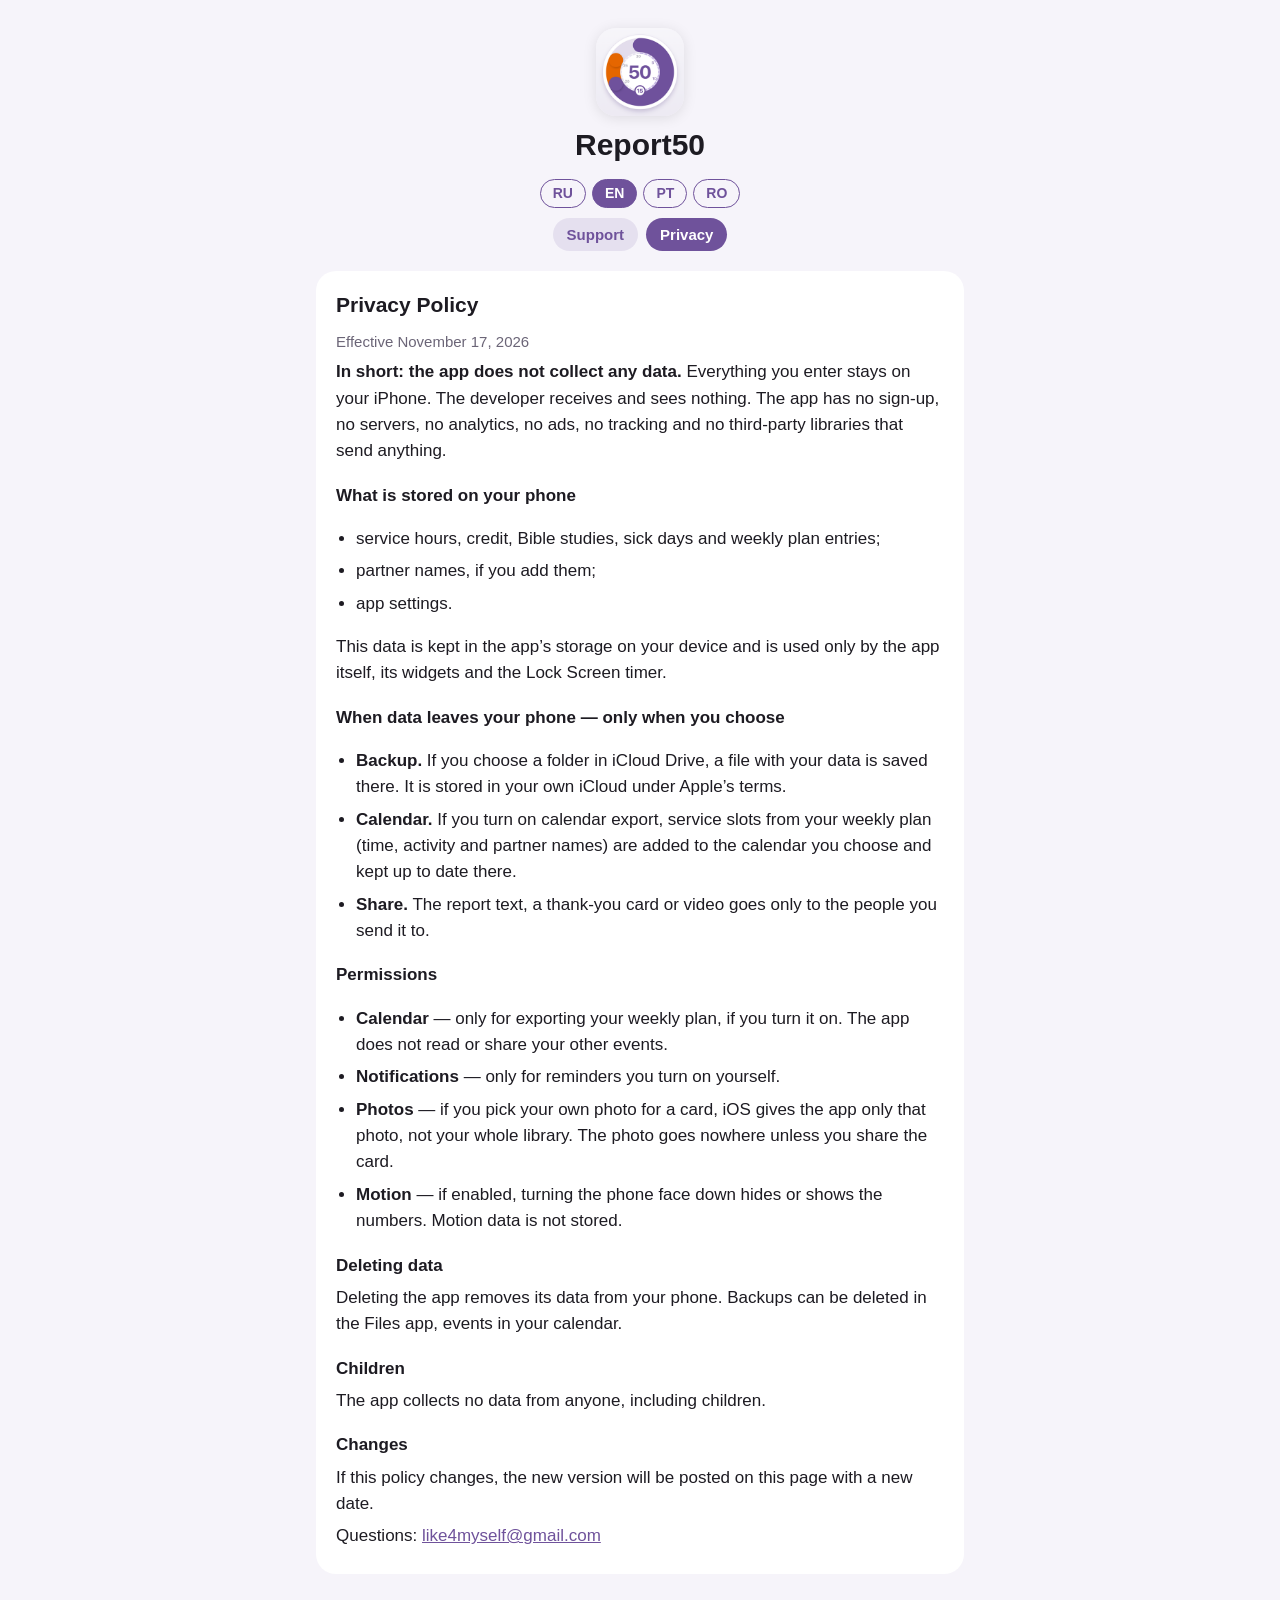
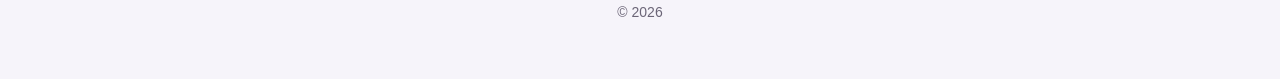
==== otchet50/privacy.html @ 8c44b086 "Сайт: страницы поддержки и конфиденциальности Отчёт50 на 4 языках Co-Authored-By: Claude Opus 5.5 <n" ====
<!doctype html>
<html lang="ru" class="no-js">
<head>
<meta charset="utf-8">
<meta name="viewport" content="width=device-width, initial-scale=1">
<title>Отчёт50 — конфиденциальность</title>
<meta name="title-ru" content="Отчёт50 — политика конфиденциальности">
<meta name="title-en" content="Report50 — Privacy Policy">
<meta name="title-pt" content="Relatório50 — Política de Privacidade">
<meta name="title-ro" content="Raport50 — Politica de confidențialitate">
<meta name="description" content="Отчёт50 / Report50 — privacy policy. The app collects no data.">
<link rel="icon" href="icon.png">
<link rel="apple-touch-icon" href="icon.png">
<link rel="stylesheet" href="../assets/site.css">
<script src="../assets/lang.js"></script>
</head>
<body>
<main>
<header>
  <img class="icon" src="icon.png" alt="" width="88" height="88">
  <h1><span data-l="ru">Отчёт50</span><span data-l="en">Report50</span><span data-l="pt">Relatório50</span><span data-l="ro">Raport50</span></h1>
  <div class="langs" role="group" aria-label="Language">
    <button type="button" data-set="ru">RU</button>
    <button type="button" data-set="en">EN</button>
    <button type="button" data-set="pt">PT</button>
    <button type="button" data-set="ro">RO</button>
  </div>
  <nav class="tabs">
    <a href="./" data-keep-lang><span data-l="ru">Поддержка</span><span data-l="en">Support</span><span data-l="pt">Suporte</span><span data-l="ro">Asistență</span></a>
    <a href="privacy.html" aria-current="page" data-keep-lang><span data-l="ru">Конфиденциальность</span><span data-l="en">Privacy</span><span data-l="pt">Privacidade</span><span data-l="ro">Confidențialitate</span></a>
  </nav>
</header>

<!-- Русский -->
<section data-l="ru">
  <h2>Политика конфиденциальности</h2>
  <p class="muted">Действует с 17 ноября 2026 г.</p>
  <p><b>Коротко: приложение не собирает никаких данных.</b> Всё, что вы вводите, хранится только на вашем iPhone. Разработчик ничего не получает и не видит. В приложении нет регистрации, серверов, аналитики, рекламы, отслеживания и сторонних библиотек, которые бы что-то отправляли.</p>

  <h3>Что хранится на телефоне</h3>
  <ul>
    <li>часы служения, кредит, изучения, дни болезни и записи плана недели;</li>
    <li>имена напарников, если вы их записываете;</li>
    <li>настройки приложения.</li>
  </ul>
  <p>Эти данные лежат в памяти приложения на устройстве. Их видят только само приложение, его виджеты и таймер на экране блокировки.</p>

  <h3>Когда данные покидают телефон — только по вашему действию</h3>
  <ul>
    <li><b>Резервная копия.</b> Если вы выберете папку в iCloud Drive, туда сохраняется файл с вашими данными. Он хранится в вашем iCloud по правилам Apple.</li>
    <li><b>Календарь.</b> Если вы включите выгрузку в календарь, окна служения из плана недели (время, вид служения и имена напарников) добавляются в выбранный вами календарь и обновляются там.</li>
    <li><b>«Поделиться».</b> Текст отчёта, открытка или видео благодарности уходят только тем, кому вы сами их отправите.</li>
  </ul>

  <h3>Разрешения</h3>
  <ul>
    <li><b>Календарь</b> — только для выгрузки плана недели, если вы её включили. Приложение не читает другие ваши события и не передаёт их.</li>
    <li><b>Уведомления</b> — только для напоминаний, которые вы включили сами.</li>
    <li><b>Фото</b> — если вы выбираете своё фото для открытки, iPhone передаёт приложению только этот снимок, без доступа ко всей галерее. Фото никуда не отправляется, пока вы сами не поделитесь открыткой.</li>
    <li><b>Датчик движения</b> — если включено: переворот телефона экраном вниз скрывает или показывает цифры. Данные датчика не сохраняются.</li>
  </ul>

  <h3>Удаление данных</h3>
  <p>Удалите приложение — данные на телефоне удалятся вместе с ним. Резервную копию можно удалить в приложении «Файлы», события — в календаре.</p>

  <h3>Дети</h3>
  <p>Приложение не собирает данные ни о ком, в том числе о детях.</p>

  <h3>Изменения</h3>
  <p>Если политика изменится, новая версия появится на этой странице с новой датой.</p>
  <p>Вопросы: <a href="mailto:like4myself@gmail.com">like4myself@gmail.com</a></p>
</section>

<!-- English -->
<section data-l="en">
  <h2>Privacy Policy</h2>
  <p class="muted">Effective November 17, 2026</p>
  <p><b>In short: the app does not collect any data.</b> Everything you enter stays on your iPhone. The developer receives and sees nothing. The app has no sign-up, no servers, no analytics, no ads, no tracking and no third-party libraries that send anything.</p>

  <h3>What is stored on your phone</h3>
  <ul>
    <li>service hours, credit, Bible studies, sick days and weekly plan entries;</li>
    <li>partner names, if you add them;</li>
    <li>app settings.</li>
  </ul>
  <p>This data is kept in the app’s storage on your device and is used only by the app itself, its widgets and the Lock Screen timer.</p>

  <h3>When data leaves your phone — only when you choose</h3>
  <ul>
    <li><b>Backup.</b> If you choose a folder in iCloud Drive, a file with your data is saved there. It is stored in your own iCloud under Apple’s terms.</li>
    <li><b>Calendar.</b> If you turn on calendar export, service slots from your weekly plan (time, activity and partner names) are added to the calendar you choose and kept up to date there.</li>
    <li><b>Share.</b> The report text, a thank-you card or video goes only to the people you send it to.</li>
  </ul>

  <h3>Permissions</h3>
  <ul>
    <li><b>Calendar</b> — only for exporting your weekly plan, if you turn it on. The app does not read or share your other events.</li>
    <li><b>Notifications</b> — only for reminders you turn on yourself.</li>
    <li><b>Photos</b> — if you pick your own photo for a card, iOS gives the app only that photo, not your whole library. The photo goes nowhere unless you share the card.</li>
    <li><b>Motion</b> — if enabled, turning the phone face down hides or shows the numbers. Motion data is not stored.</li>
  </ul>

  <h3>Deleting data</h3>
  <p>Deleting the app removes its data from your phone. Backups can be deleted in the Files app, events in your calendar.</p>

  <h3>Children</h3>
  <p>The app collects no data from anyone, including children.</p>

  <h3>Changes</h3>
  <p>If this policy changes, the new version will be posted on this page with a new date.</p>
  <p>Questions: <a href="mailto:like4myself@gmail.com">like4myself@gmail.com</a></p>
</section>

<!-- Português (Brasil) -->
<section data-l="pt">
  <h2>Política de Privacidade</h2>
  <p class="muted">Em vigor desde 17 de novembro de 2026</p>
  <p><b>Resumindo: o app não coleta nenhum dado.</b> Tudo o que você digita fica só no seu iPhone. O desenvolvedor não recebe nem vê nada. O app não tem cadastro, servidores, análises, anúncios, rastreamento nem bibliotecas de terceiros que enviem algo.</p>

  <h3>O que fica guardado no celular</h3>
  <ul>
    <li>horas de serviço, crédito, estudos bíblicos, dias de doença e o plano da semana;</li>
    <li>nomes de parceiros, se você os adicionar;</li>
    <li>ajustes do app.</li>
  </ul>
  <p>Esses dados ficam no armazenamento do app no aparelho e são usados apenas pelo próprio app, pelos widgets e pelo cronômetro na Tela Bloqueada.</p>

  <h3>Quando os dados saem do celular — só quando você decide</h3>
  <ul>
    <li><b>Backup.</b> Se você escolher uma pasta no iCloud Drive, um arquivo com seus dados é salvo nela. Ele fica no seu próprio iCloud, conforme os termos da Apple.</li>
    <li><b>Calendário.</b> Se você ativar a exportação, os horários de serviço do plano da semana (hora, atividade e nomes dos parceiros) são adicionados ao calendário que você escolher e atualizados lá.</li>
    <li><b>Compartilhar.</b> O texto do relatório, um cartão ou vídeo de agradecimento vai só para quem você mesmo enviar.</li>
  </ul>

  <h3>Permissões</h3>
  <ul>
    <li><b>Calendário</b> — só para exportar o plano da semana, se você ativar. O app não lê nem compartilha seus outros eventos.</li>
    <li><b>Notificações</b> — só para os lembretes que você mesmo ativar.</li>
    <li><b>Fotos</b> — se você escolher uma foto sua para o cartão, o iOS entrega ao app só essa foto, sem acesso à galeria inteira. A foto não vai para lugar nenhum, a menos que você compartilhe o cartão.</li>
    <li><b>Movimento</b> — se ativado, virar o celular com a tela para baixo oculta ou mostra os números. Os dados do sensor não são guardados.</li>
  </ul>

  <h3>Como apagar os dados</h3>
  <p>Ao apagar o app, os dados dele são removidos do celular. O backup pode ser apagado no app Arquivos, e os eventos, no calendário.</p>

  <h3>Crianças</h3>
  <p>O app não coleta dados de ninguém, inclusive de crianças.</p>

  <h3>Alterações</h3>
  <p>Se esta política mudar, a nova versão será publicada nesta página com uma nova data.</p>
  <p>Dúvidas: <a href="mailto:like4myself@gmail.com">like4myself@gmail.com</a></p>
</section>

<!-- Română -->
<section data-l="ro">
  <h2>Politica de confidențialitate</h2>
  <p class="muted">În vigoare din 17 noiembrie 2026</p>
  <p><b>Pe scurt: aplicația nu colectează niciun fel de date.</b> Tot ce introduci rămâne doar pe iPhone-ul tău. Dezvoltatorul nu primește și nu vede nimic. Aplicația nu are înregistrare, servere, analize, reclame, urmărire sau biblioteci terțe care să trimită ceva.</p>

  <h3>Ce se păstrează pe telefon</h3>
  <ul>
    <li>orele de serviciu, creditul, studiile biblice, zilele de boală și planul săptămânii;</li>
    <li>numele partenerilor, dacă le adaugi;</li>
    <li>setările aplicației.</li>
  </ul>
  <p>Aceste date sunt păstrate în spațiul aplicației de pe dispozitiv și sunt folosite doar de aplicație, de widgeturile ei și de cronometrul de pe ecranul de blocare.</p>

  <h3>Când datele părăsesc telefonul — doar când alegi tu</h3>
  <ul>
    <li><b>Copie de rezervă.</b> Dacă alegi un dosar în iCloud Drive, acolo se salvează un fișier cu datele tale. El rămâne în propriul tău iCloud, conform condițiilor Apple.</li>
    <li><b>Calendar.</b> Dacă activezi exportul în calendar, intervalele de serviciu din planul săptămânii (ora, activitatea și numele partenerilor) sunt adăugate în calendarul ales de tine și actualizate acolo.</li>
    <li><b>Partajare.</b> Textul raportului, o felicitare sau un video de mulțumire ajunge doar la cei cărora le trimiți tu.</li>
  </ul>

  <h3>Permisiuni</h3>
  <ul>
    <li><b>Calendar</b> — doar pentru exportul planului săptămânii, dacă îl activezi. Aplicația nu citește și nu partajează celelalte evenimente.</li>
    <li><b>Notificări</b> — doar pentru mementourile pe care le activezi tu.</li>
    <li><b>Poze</b> — dacă alegi o poză proprie pentru felicitare, iOS îi dă aplicației doar acea poză, nu toată galeria. Poza nu pleacă nicăieri, decât dacă partajezi felicitarea.</li>
    <li><b>Senzor de mișcare</b> — dacă este activat, întoarcerea telefonului cu ecranul în jos ascunde sau arată cifrele. Datele senzorului nu se păstrează.</li>
  </ul>

  <h3>Ștergerea datelor</h3>
  <p>Dacă ștergi aplicația, datele ei sunt șterse de pe telefon. Copia de rezervă se poate șterge din aplicația Fișiere, iar evenimentele din calendar.</p>

  <h3>Copii</h3>
  <p>Aplicația nu colectează date de la nimeni, inclusiv de la copii.</p>

  <h3>Modificări</h3>
  <p>Dacă politica se schimbă, noua versiune va fi publicată pe această pagină, cu o dată nouă.</p>
  <p>Întrebări: <a href="mailto:like4myself@gmail.com">like4myself@gmail.com</a></p>
</section>

<footer>© 2026</footer>
</main>
</body>
</html>
---- assets/site.css ----
:root {
  --bg: #f6f4fa; --card: #ffffff; --ink: #1d1b22; --muted: #6b6577;
  --accent: #6f529b; --accent-soft: rgba(111, 82, 155, .12); --orange: #e46602;
  color-scheme: light dark;
}
@media (prefers-color-scheme: dark) {
  :root { --bg: #141218; --card: #1f1c25; --ink: #f1eef6; --muted: #a59fb1;
          --accent: #b49ae0; --accent-soft: rgba(180, 154, 224, .14); }
}
* { box-sizing: border-box; }
html { -webkit-text-size-adjust: 100%; }
body { margin: 0; background: var(--bg); color: var(--ink);
       font: 17px/1.55 -apple-system, BlinkMacSystemFont, "Segoe UI", Roboto, sans-serif; }
main { max-width: 680px; margin: 0 auto; padding: 28px 16px 56px; }
header { text-align: center; margin-bottom: 20px; }
.icon { width: 88px; height: 88px; border-radius: 20px; display: block; margin: 0 auto 12px;
        box-shadow: 0 2px 14px rgba(0, 0, 0, .10); }
h1 { font-size: 30px; line-height: 1.15; margin: 0; }
.lead { color: var(--muted); margin: 6px 0 0; }
.langs { display: flex; gap: 6px; justify-content: center; margin: 16px 0 4px; }
.langs button { font: inherit; font-size: 14px; font-weight: 600; color: var(--accent);
                background: none; border: 1px solid var(--accent); border-radius: 99px;
                padding: 3px 12px; cursor: pointer; }
.langs button[aria-pressed="true"] { background: var(--accent); color: var(--card); }
.no-js .langs { display: none; }
.tabs { display: flex; gap: 8px; justify-content: center; flex-wrap: wrap; margin-top: 10px; }
.tabs a { color: var(--accent); text-decoration: none; background: var(--accent-soft);
          border-radius: 99px; padding: 5px 14px; font-size: 15px; font-weight: 600; }
.tabs a[aria-current="page"] { background: var(--accent); color: var(--card); }
section { background: var(--card); border-radius: 20px; padding: 18px 20px; margin: 14px 0; }
h2 { font-size: 21px; margin: 0 0 8px; }
h3 { font-size: 17px; margin: 18px 0 4px; }
p, li { margin: 6px 0; }
ul { padding-left: 20px; }
a { color: var(--accent); }
.mail { font-weight: 600; font-size: 18px; word-break: break-all; }
.muted { color: var(--muted); font-size: 15px; }
.apps a { display: flex; align-items: center; gap: 14px; text-decoration: none; color: var(--ink); }
.apps img { width: 56px; height: 56px; border-radius: 13px; }
.apps b { display: block; font-size: 19px; }
footer { text-align: center; color: var(--muted); font-size: 14px; margin-top: 28px; }
/* Языки: со скриптом видна только выбранная версия, без него — все подряд. */
.js [data-l] { display: none; }
.js [data-l].on { display: block; }
.js span[data-l].on { display: inline; }
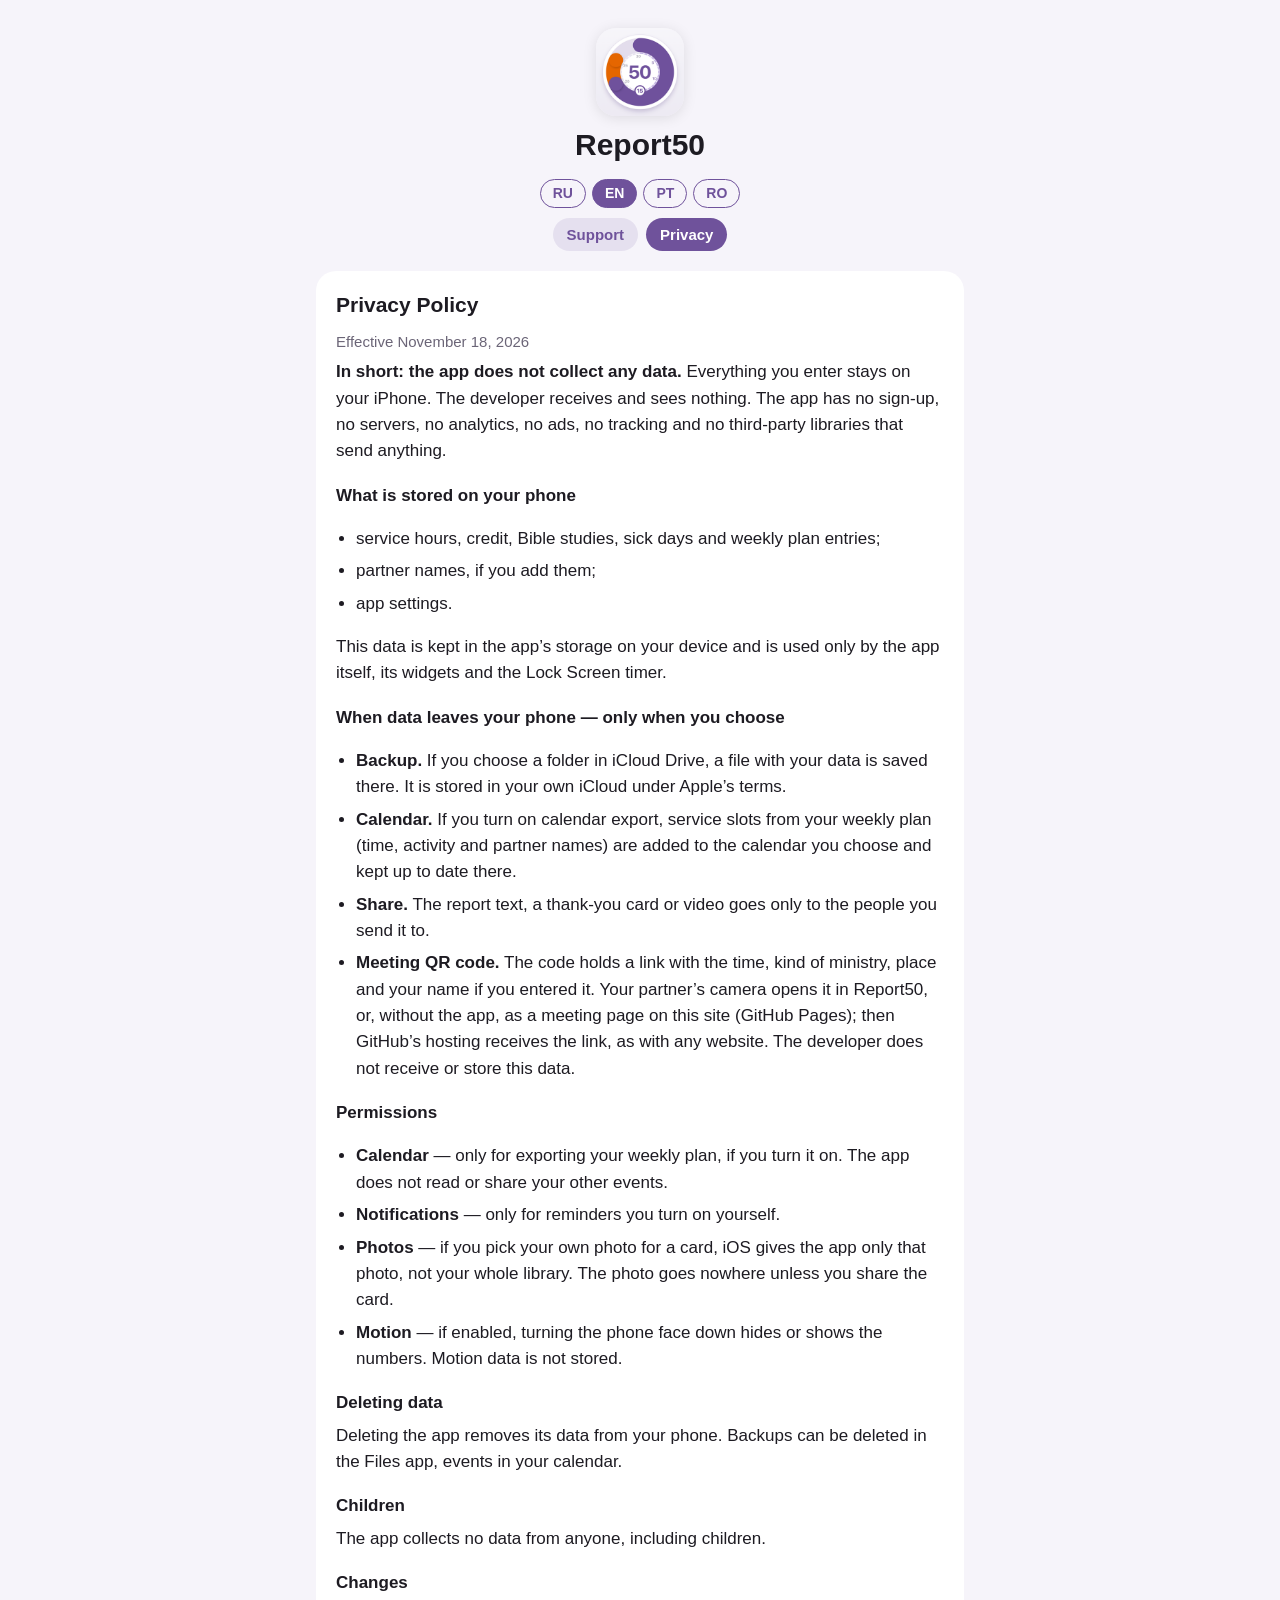
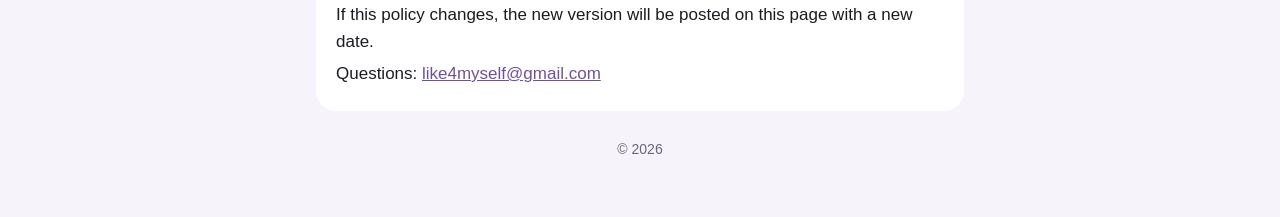
==== commit 2576e906: "Отчёт50, конфиденциальность: про QR-код встречи — что в ссылке и кто её видит Co-Authored-By: Claude" ====
--- a/otchet50/privacy.html
+++ b/otchet50/privacy.html
@@ -34,7 +34,7 @@
 <!-- Русский -->
 <section data-l="ru">
   <h2>Политика конфиденциальности</h2>
-  <p class="muted">Действует с 17 ноября 2026 г.</p>
+  <p class="muted">Действует с 18 ноября 2026 г.</p>
   <p><b>Коротко: приложение не собирает никаких данных.</b> Всё, что вы вводите, хранится только на вашем iPhone. Разработчик ничего не получает и не видит. В приложении нет регистрации, серверов, аналитики, рекламы, отслеживания и сторонних библиотек, которые бы что-то отправляли.</p>
 
   <h3>Что хранится на телефоне</h3>
@@ -50,6 +50,7 @@
     <li><b>Резервная копия.</b> Если вы выберете папку в iCloud Drive, туда сохраняется файл с вашими данными. Он хранится в вашем iCloud по правилам Apple.</li>
     <li><b>Календарь.</b> Если вы включите выгрузку в календарь, окна служения из плана недели (время, вид служения и имена напарников) добавляются в выбранный вами календарь и обновляются там.</li>
     <li><b>«Поделиться».</b> Текст отчёта, открытка или видео благодарности уходят только тем, кому вы сами их отправите.</li>
+    <li><b>QR-код встречи.</b> В коде — ссылка: время, вид служения, место и ваше имя, если вы его указали. Камера напарника открывает по ней Отчёт50, а без приложения — страницу встречи на этом сайте (GitHub Pages); тогда ссылку, как при открытии любого сайта, получает хостинг GitHub. Разработчик эти данные не получает и не хранит.</li>
   </ul>
 
   <h3>Разрешения</h3>
@@ -74,7 +75,7 @@
 <!-- English -->
 <section data-l="en">
   <h2>Privacy Policy</h2>
-  <p class="muted">Effective November 17, 2026</p>
+  <p class="muted">Effective November 18, 2026</p>
   <p><b>In short: the app does not collect any data.</b> Everything you enter stays on your iPhone. The developer receives and sees nothing. The app has no sign-up, no servers, no analytics, no ads, no tracking and no third-party libraries that send anything.</p>
 
   <h3>What is stored on your phone</h3>
@@ -90,6 +91,7 @@
     <li><b>Backup.</b> If you choose a folder in iCloud Drive, a file with your data is saved there. It is stored in your own iCloud under Apple’s terms.</li>
     <li><b>Calendar.</b> If you turn on calendar export, service slots from your weekly plan (time, activity and partner names) are added to the calendar you choose and kept up to date there.</li>
     <li><b>Share.</b> The report text, a thank-you card or video goes only to the people you send it to.</li>
+    <li><b>Meeting QR code.</b> The code holds a link with the time, kind of ministry, place and your name if you entered it. Your partner’s camera opens it in Report50, or, without the app, as a meeting page on this site (GitHub Pages); then GitHub’s hosting receives the link, as with any website. The developer does not receive or store this data.</li>
   </ul>
 
   <h3>Permissions</h3>
@@ -114,7 +116,7 @@
 <!-- Português (Brasil) -->
 <section data-l="pt">
   <h2>Política de Privacidade</h2>
-  <p class="muted">Em vigor desde 17 de novembro de 2026</p>
+  <p class="muted">Em vigor desde 18 de novembro de 2026</p>
   <p><b>Resumindo: o app não coleta nenhum dado.</b> Tudo o que você digita fica só no seu iPhone. O desenvolvedor não recebe nem vê nada. O app não tem cadastro, servidores, análises, anúncios, rastreamento nem bibliotecas de terceiros que enviem algo.</p>
 
   <h3>O que fica guardado no celular</h3>
@@ -130,6 +132,7 @@
     <li><b>Backup.</b> Se você escolher uma pasta no iCloud Drive, um arquivo com seus dados é salvo nela. Ele fica no seu próprio iCloud, conforme os termos da Apple.</li>
     <li><b>Calendário.</b> Se você ativar a exportação, os horários de serviço do plano da semana (hora, atividade e nomes dos parceiros) são adicionados ao calendário que você escolher e atualizados lá.</li>
     <li><b>Compartilhar.</b> O texto do relatório, um cartão ou vídeo de agradecimento vai só para quem você mesmo enviar.</li>
+    <li><b>QR code do encontro.</b> O código contém um link com o horário, o tipo de serviço, o local e o seu nome, se você o informou. A câmera do parceiro abre o link no Relatório50 ou, sem o app, como uma página do encontro neste site (GitHub Pages); nesse caso a hospedagem do GitHub recebe o link, como em qualquer site. O desenvolvedor não recebe nem guarda esses dados.</li>
   </ul>
 
   <h3>Permissões</h3>
@@ -154,7 +157,7 @@
 <!-- Română -->
 <section data-l="ro">
   <h2>Politica de confidențialitate</h2>
-  <p class="muted">În vigoare din 17 noiembrie 2026</p>
+  <p class="muted">În vigoare din 18 noiembrie 2026</p>
   <p><b>Pe scurt: aplicația nu colectează niciun fel de date.</b> Tot ce introduci rămâne doar pe iPhone-ul tău. Dezvoltatorul nu primește și nu vede nimic. Aplicația nu are înregistrare, servere, analize, reclame, urmărire sau biblioteci terțe care să trimită ceva.</p>
 
   <h3>Ce se păstrează pe telefon</h3>
@@ -170,6 +173,7 @@
     <li><b>Copie de rezervă.</b> Dacă alegi un dosar în iCloud Drive, acolo se salvează un fișier cu datele tale. El rămâne în propriul tău iCloud, conform condițiilor Apple.</li>
     <li><b>Calendar.</b> Dacă activezi exportul în calendar, intervalele de serviciu din planul săptămânii (ora, activitatea și numele partenerilor) sunt adăugate în calendarul ales de tine și actualizate acolo.</li>
     <li><b>Partajare.</b> Textul raportului, o felicitare sau un video de mulțumire ajunge doar la cei cărora le trimiți tu.</li>
+    <li><b>Codul QR al întâlnirii.</b> Codul conține un link cu ora, felul serviciului, locul și numele tău, dacă l-ai scris. Camera partenerului îl deschide în Raport50 sau, fără aplicație, ca pagină a întâlnirii pe acest site (GitHub Pages); atunci găzduirea GitHub primește linkul, ca la orice site. Dezvoltatorul nu primește și nu păstrează aceste date.</li>
   </ul>
 
   <h3>Permisiuni</h3>
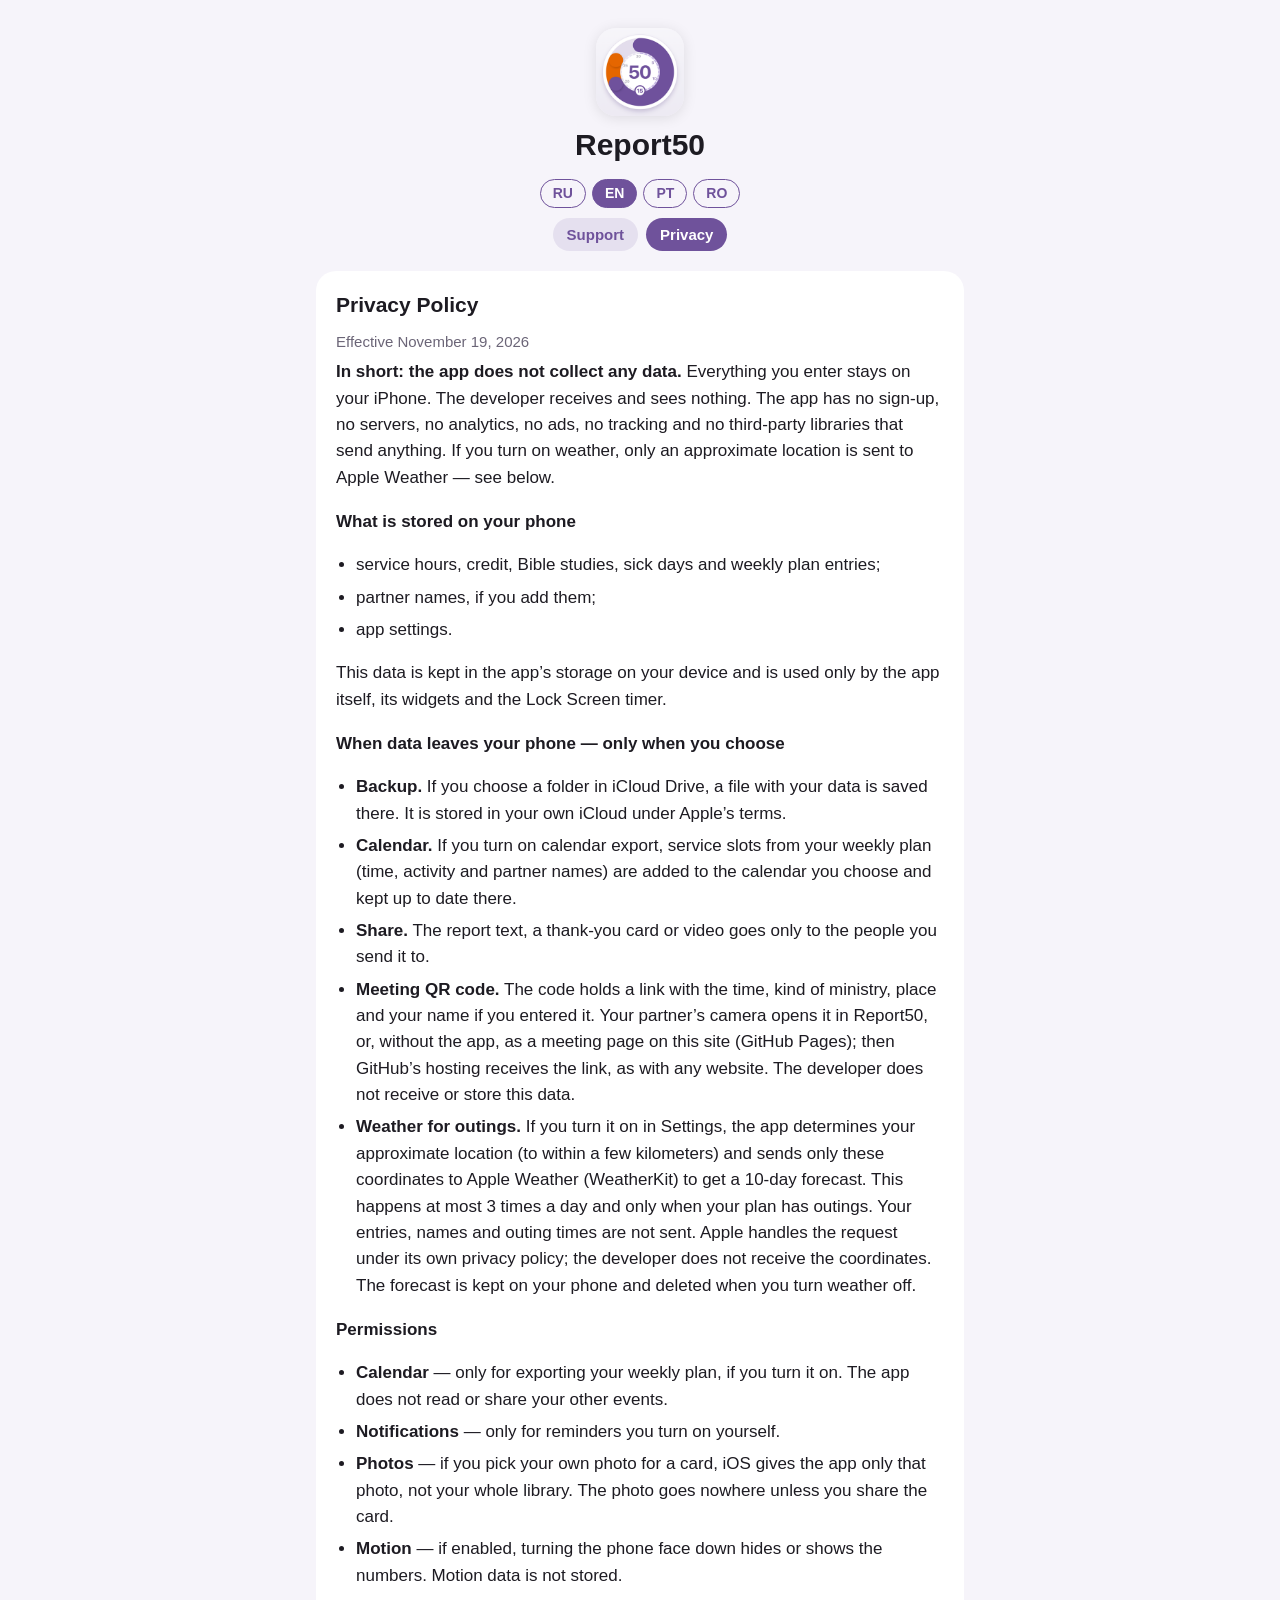
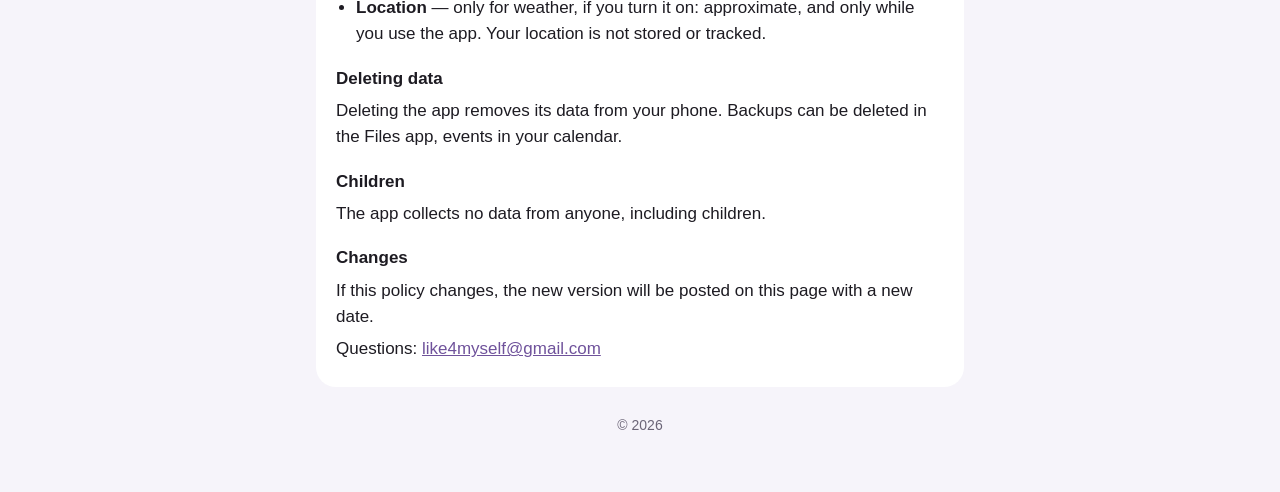
==== commit 5dcf3318: "Отчёт50, конфиденциальность: погода у выходов — примерное место уходит в Apple Погоду (WeatherKit) C" ====
--- a/otchet50/privacy.html
+++ b/otchet50/privacy.html
@@ -34,8 +34,8 @@
 <!-- Русский -->
 <section data-l="ru">
   <h2>Политика конфиденциальности</h2>
-  <p class="muted">Действует с 18 ноября 2026 г.</p>
-  <p><b>Коротко: приложение не собирает никаких данных.</b> Всё, что вы вводите, хранится только на вашем iPhone. Разработчик ничего не получает и не видит. В приложении нет регистрации, серверов, аналитики, рекламы, отслеживания и сторонних библиотек, которые бы что-то отправляли.</p>
+  <p class="muted">Действует с 19 ноября 2026 г.</p>
+  <p><b>Коротко: приложение не собирает никаких данных.</b> Всё, что вы вводите, хранится только на вашем iPhone. Разработчик ничего не получает и не видит. В приложении нет регистрации, серверов, аналитики, рекламы, отслеживания и сторонних библиотек, которые бы что-то отправляли. Если вы включите погоду, в Apple Погоду уходит только примерное место — подробнее ниже.</p>
 
   <h3>Что хранится на телефоне</h3>
   <ul>
@@ -51,6 +51,7 @@
     <li><b>Календарь.</b> Если вы включите выгрузку в календарь, окна служения из плана недели (время, вид служения и имена напарников) добавляются в выбранный вами календарь и обновляются там.</li>
     <li><b>«Поделиться».</b> Текст отчёта, открытка или видео благодарности уходят только тем, кому вы сами их отправите.</li>
     <li><b>QR-код встречи.</b> В коде — ссылка: время, вид служения, место и ваше имя, если вы его указали. Камера напарника открывает по ней Отчёт50, а без приложения — страницу встречи на этом сайте (GitHub Pages); тогда ссылку, как при открытии любого сайта, получает хостинг GitHub. Разработчик эти данные не получает и не хранит.</li>
+    <li><b>Погода у выходов.</b> Если вы включите её в Настройках, приложение узнаёт примерное место (с точностью до нескольких километров) и отправляет в Apple Погоду (WeatherKit) только эти координаты, чтобы получить прогноз на 10 дней. Это происходит не чаще 3 раз в день и только когда в плане есть выходы. Ваши записи, имена и время выходов не передаются. Запрос обрабатывает Apple по своей политике конфиденциальности; разработчик координаты не получает. Прогноз хранится на телефоне и удаляется, если выключить погоду.</li>
   </ul>
 
   <h3>Разрешения</h3>
@@ -59,6 +60,7 @@
     <li><b>Уведомления</b> — только для напоминаний, которые вы включили сами.</li>
     <li><b>Фото</b> — если вы выбираете своё фото для открытки, iPhone передаёт приложению только этот снимок, без доступа ко всей галерее. Фото никуда не отправляется, пока вы сами не поделитесь открыткой.</li>
     <li><b>Датчик движения</b> — если включено: переворот телефона экраном вниз скрывает или показывает цифры. Данные датчика не сохраняются.</li>
+    <li><b>Геопозиция</b> — только для погоды, если вы её включили: примерное место и только пока вы пользуетесь приложением. Место не сохраняется и не отслеживается.</li>
   </ul>
 
   <h3>Удаление данных</h3>
@@ -75,8 +77,8 @@
 <!-- English -->
 <section data-l="en">
   <h2>Privacy Policy</h2>
-  <p class="muted">Effective November 18, 2026</p>
-  <p><b>In short: the app does not collect any data.</b> Everything you enter stays on your iPhone. The developer receives and sees nothing. The app has no sign-up, no servers, no analytics, no ads, no tracking and no third-party libraries that send anything.</p>
+  <p class="muted">Effective November 19, 2026</p>
+  <p><b>In short: the app does not collect any data.</b> Everything you enter stays on your iPhone. The developer receives and sees nothing. The app has no sign-up, no servers, no analytics, no ads, no tracking and no third-party libraries that send anything. If you turn on weather, only an approximate location is sent to Apple Weather — see below.</p>
 
   <h3>What is stored on your phone</h3>
   <ul>
@@ -92,6 +94,7 @@
     <li><b>Calendar.</b> If you turn on calendar export, service slots from your weekly plan (time, activity and partner names) are added to the calendar you choose and kept up to date there.</li>
     <li><b>Share.</b> The report text, a thank-you card or video goes only to the people you send it to.</li>
     <li><b>Meeting QR code.</b> The code holds a link with the time, kind of ministry, place and your name if you entered it. Your partner’s camera opens it in Report50, or, without the app, as a meeting page on this site (GitHub Pages); then GitHub’s hosting receives the link, as with any website. The developer does not receive or store this data.</li>
+    <li><b>Weather for outings.</b> If you turn it on in Settings, the app determines your approximate location (to within a few kilometers) and sends only these coordinates to Apple Weather (WeatherKit) to get a 10-day forecast. This happens at most 3 times a day and only when your plan has outings. Your entries, names and outing times are not sent. Apple handles the request under its own privacy policy; the developer does not receive the coordinates. The forecast is kept on your phone and deleted when you turn weather off.</li>
   </ul>
 
   <h3>Permissions</h3>
@@ -100,6 +103,7 @@
     <li><b>Notifications</b> — only for reminders you turn on yourself.</li>
     <li><b>Photos</b> — if you pick your own photo for a card, iOS gives the app only that photo, not your whole library. The photo goes nowhere unless you share the card.</li>
     <li><b>Motion</b> — if enabled, turning the phone face down hides or shows the numbers. Motion data is not stored.</li>
+    <li><b>Location</b> — only for weather, if you turn it on: approximate, and only while you use the app. Your location is not stored or tracked.</li>
   </ul>
 
   <h3>Deleting data</h3>
@@ -116,8 +120,8 @@
 <!-- Português (Brasil) -->
 <section data-l="pt">
   <h2>Política de Privacidade</h2>
-  <p class="muted">Em vigor desde 18 de novembro de 2026</p>
-  <p><b>Resumindo: o app não coleta nenhum dado.</b> Tudo o que você digita fica só no seu iPhone. O desenvolvedor não recebe nem vê nada. O app não tem cadastro, servidores, análises, anúncios, rastreamento nem bibliotecas de terceiros que enviem algo.</p>
+  <p class="muted">Em vigor desde 19 de novembro de 2026</p>
+  <p><b>Resumindo: o app não coleta nenhum dado.</b> Tudo o que você digita fica só no seu iPhone. O desenvolvedor não recebe nem vê nada. O app não tem cadastro, servidores, análises, anúncios, rastreamento nem bibliotecas de terceiros que enviem algo. Se você ativar o clima, só uma localização aproximada é enviada ao serviço de clima da Apple — veja abaixo.</p>
 
   <h3>O que fica guardado no celular</h3>
   <ul>
@@ -133,6 +137,7 @@
     <li><b>Calendário.</b> Se você ativar a exportação, os horários de serviço do plano da semana (hora, atividade e nomes dos parceiros) são adicionados ao calendário que você escolher e atualizados lá.</li>
     <li><b>Compartilhar.</b> O texto do relatório, um cartão ou vídeo de agradecimento vai só para quem você mesmo enviar.</li>
     <li><b>QR code do encontro.</b> O código contém um link com o horário, o tipo de serviço, o local e o seu nome, se você o informou. A câmera do parceiro abre o link no Relatório50 ou, sem o app, como uma página do encontro neste site (GitHub Pages); nesse caso a hospedagem do GitHub recebe o link, como em qualquer site. O desenvolvedor não recebe nem guarda esses dados.</li>
+    <li><b>Clima nas saídas.</b> Se você ativar nos Ajustes, o app identifica sua localização aproximada (com precisão de alguns quilômetros) e envia só essas coordenadas ao serviço de clima da Apple (WeatherKit) para obter a previsão de 10 dias. Isso acontece no máximo 3 vezes por dia e só quando há saídas no plano. Seus registros, nomes e horários das saídas não são enviados. A Apple trata a solicitação conforme a própria política de privacidade; o desenvolvedor não recebe as coordenadas. A previsão fica no celular e é apagada se você desativar o clima.</li>
   </ul>
 
   <h3>Permissões</h3>
@@ -141,6 +146,7 @@
     <li><b>Notificações</b> — só para os lembretes que você mesmo ativar.</li>
     <li><b>Fotos</b> — se você escolher uma foto sua para o cartão, o iOS entrega ao app só essa foto, sem acesso à galeria inteira. A foto não vai para lugar nenhum, a menos que você compartilhe o cartão.</li>
     <li><b>Movimento</b> — se ativado, virar o celular com a tela para baixo oculta ou mostra os números. Os dados do sensor não são guardados.</li>
+    <li><b>Localização</b> — só para o clima, se você ativar: aproximada e só enquanto você usa o app. Sua localização não é guardada nem rastreada.</li>
   </ul>
 
   <h3>Como apagar os dados</h3>
@@ -157,8 +163,8 @@
 <!-- Română -->
 <section data-l="ro">
   <h2>Politica de confidențialitate</h2>
-  <p class="muted">În vigoare din 18 noiembrie 2026</p>
-  <p><b>Pe scurt: aplicația nu colectează niciun fel de date.</b> Tot ce introduci rămâne doar pe iPhone-ul tău. Dezvoltatorul nu primește și nu vede nimic. Aplicația nu are înregistrare, servere, analize, reclame, urmărire sau biblioteci terțe care să trimită ceva.</p>
+  <p class="muted">În vigoare din 19 noiembrie 2026</p>
+  <p><b>Pe scurt: aplicația nu colectează niciun fel de date.</b> Tot ce introduci rămâne doar pe iPhone-ul tău. Dezvoltatorul nu primește și nu vede nimic. Aplicația nu are înregistrare, servere, analize, reclame, urmărire sau biblioteci terțe care să trimită ceva. Dacă activezi vremea, doar o locație aproximativă este trimisă serviciului meteo Apple — vezi mai jos.</p>
 
   <h3>Ce se păstrează pe telefon</h3>
   <ul>
@@ -174,6 +180,7 @@
     <li><b>Calendar.</b> Dacă activezi exportul în calendar, intervalele de serviciu din planul săptămânii (ora, activitatea și numele partenerilor) sunt adăugate în calendarul ales de tine și actualizate acolo.</li>
     <li><b>Partajare.</b> Textul raportului, o felicitare sau un video de mulțumire ajunge doar la cei cărora le trimiți tu.</li>
     <li><b>Codul QR al întâlnirii.</b> Codul conține un link cu ora, felul serviciului, locul și numele tău, dacă l-ai scris. Camera partenerului îl deschide în Raport50 sau, fără aplicație, ca pagină a întâlnirii pe acest site (GitHub Pages); atunci găzduirea GitHub primește linkul, ca la orice site. Dezvoltatorul nu primește și nu păstrează aceste date.</li>
+    <li><b>Vremea la ieșiri.</b> Dacă o activezi în Setări, aplicația află locația ta aproximativă (cu o precizie de câțiva kilometri) și trimite doar aceste coordonate serviciului meteo Apple (WeatherKit), ca să primească prognoza pe 10 zile. Asta se întâmplă de cel mult 3 ori pe zi și doar când ai ieșiri în plan. Înregistrările, numele și orele ieșirilor nu sunt trimise. Apple tratează cererea conform propriei politici de confidențialitate; dezvoltatorul nu primește coordonatele. Prognoza rămâne pe telefon și se șterge dacă dezactivezi vremea.</li>
   </ul>
 
   <h3>Permisiuni</h3>
@@ -182,6 +189,7 @@
     <li><b>Notificări</b> — doar pentru mementourile pe care le activezi tu.</li>
     <li><b>Poze</b> — dacă alegi o poză proprie pentru felicitare, iOS îi dă aplicației doar acea poză, nu toată galeria. Poza nu pleacă nicăieri, decât dacă partajezi felicitarea.</li>
     <li><b>Senzor de mișcare</b> — dacă este activat, întoarcerea telefonului cu ecranul în jos ascunde sau arată cifrele. Datele senzorului nu se păstrează.</li>
+    <li><b>Localizare</b> — doar pentru vreme, dacă o activezi: aproximativă și doar cât folosești aplicația. Locația nu se păstrează și nu este urmărită.</li>
   </ul>
 
   <h3>Ștergerea datelor</h3>
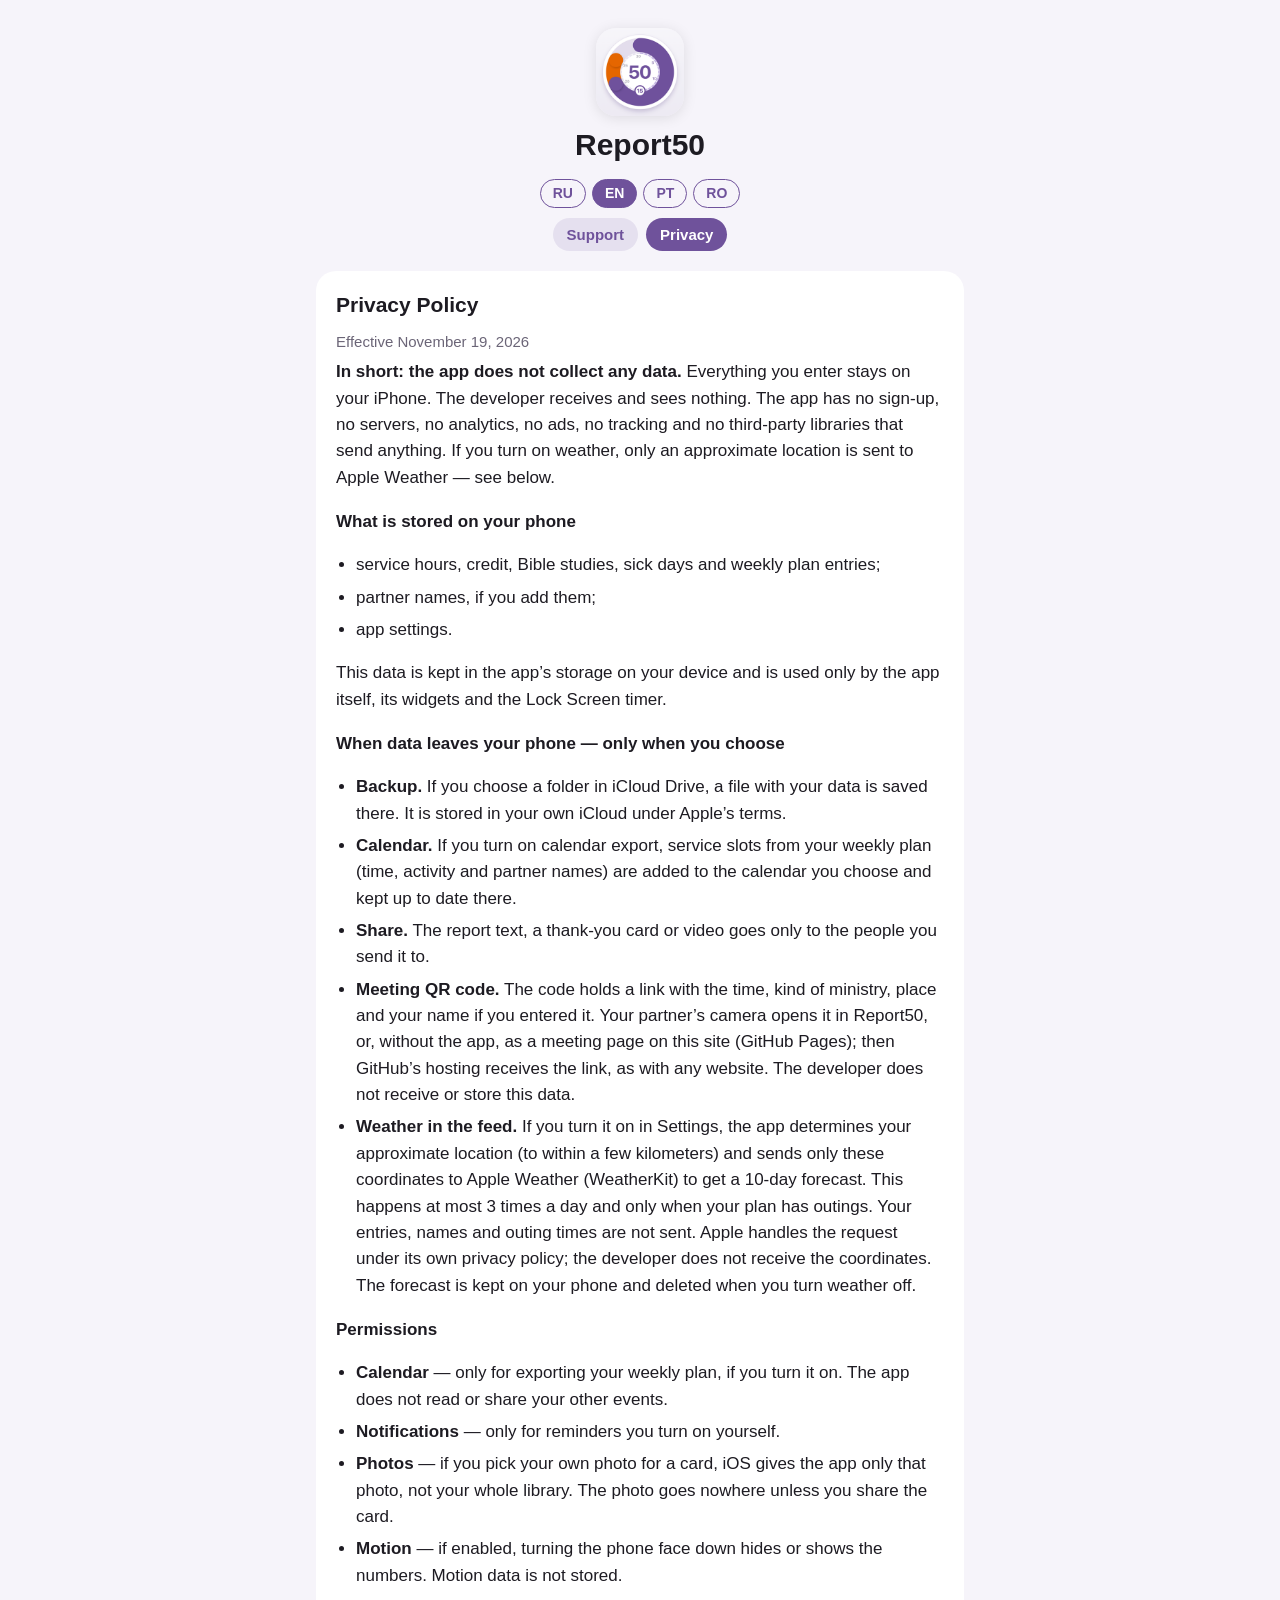
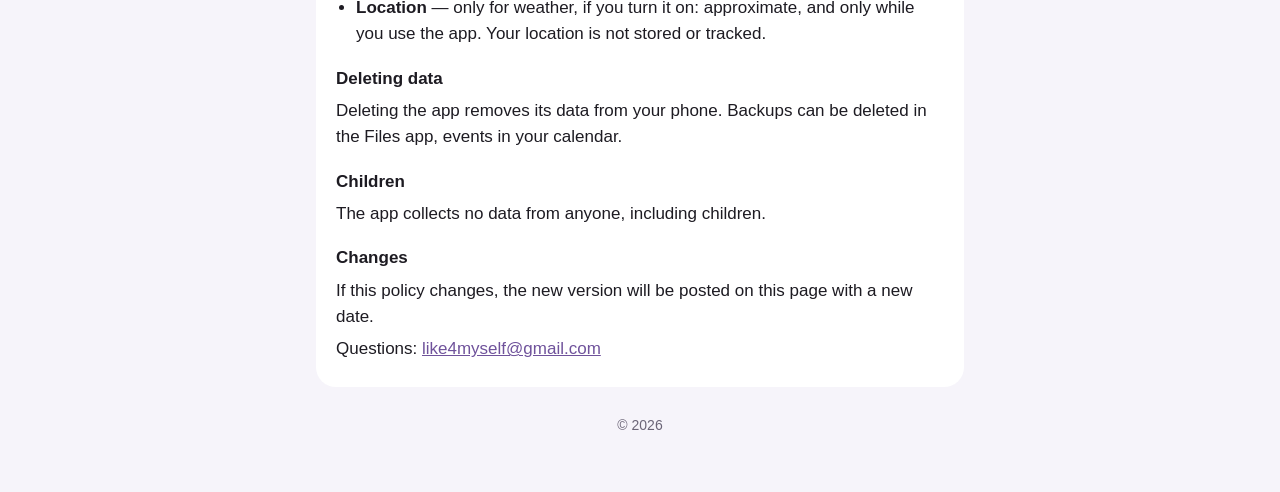
==== commit ce389281: "Отчёт50, конфиденциальность: пункт о погоде назван как в приложении — «Погода в ленте» Co-Authored-B" ====
--- a/otchet50/privacy.html
+++ b/otchet50/privacy.html
@@ -51,7 +51,7 @@
     <li><b>Календарь.</b> Если вы включите выгрузку в календарь, окна служения из плана недели (время, вид служения и имена напарников) добавляются в выбранный вами календарь и обновляются там.</li>
     <li><b>«Поделиться».</b> Текст отчёта, открытка или видео благодарности уходят только тем, кому вы сами их отправите.</li>
     <li><b>QR-код встречи.</b> В коде — ссылка: время, вид служения, место и ваше имя, если вы его указали. Камера напарника открывает по ней Отчёт50, а без приложения — страницу встречи на этом сайте (GitHub Pages); тогда ссылку, как при открытии любого сайта, получает хостинг GitHub. Разработчик эти данные не получает и не хранит.</li>
-    <li><b>Погода у выходов.</b> Если вы включите её в Настройках, приложение узнаёт примерное место (с точностью до нескольких километров) и отправляет в Apple Погоду (WeatherKit) только эти координаты, чтобы получить прогноз на 10 дней. Это происходит не чаще 3 раз в день и только когда в плане есть выходы. Ваши записи, имена и время выходов не передаются. Запрос обрабатывает Apple по своей политике конфиденциальности; разработчик координаты не получает. Прогноз хранится на телефоне и удаляется, если выключить погоду.</li>
+    <li><b>Погода в ленте.</b> Если вы включите её в Настройках, приложение узнаёт примерное место (с точностью до нескольких километров) и отправляет в Apple Погоду (WeatherKit) только эти координаты, чтобы получить прогноз на 10 дней. Это происходит не чаще 3 раз в день и только когда в плане есть выходы. Ваши записи, имена и время выходов не передаются. Запрос обрабатывает Apple по своей политике конфиденциальности; разработчик координаты не получает. Прогноз хранится на телефоне и удаляется, если выключить погоду.</li>
   </ul>
 
   <h3>Разрешения</h3>
@@ -94,7 +94,7 @@
     <li><b>Calendar.</b> If you turn on calendar export, service slots from your weekly plan (time, activity and partner names) are added to the calendar you choose and kept up to date there.</li>
     <li><b>Share.</b> The report text, a thank-you card or video goes only to the people you send it to.</li>
     <li><b>Meeting QR code.</b> The code holds a link with the time, kind of ministry, place and your name if you entered it. Your partner’s camera opens it in Report50, or, without the app, as a meeting page on this site (GitHub Pages); then GitHub’s hosting receives the link, as with any website. The developer does not receive or store this data.</li>
-    <li><b>Weather for outings.</b> If you turn it on in Settings, the app determines your approximate location (to within a few kilometers) and sends only these coordinates to Apple Weather (WeatherKit) to get a 10-day forecast. This happens at most 3 times a day and only when your plan has outings. Your entries, names and outing times are not sent. Apple handles the request under its own privacy policy; the developer does not receive the coordinates. The forecast is kept on your phone and deleted when you turn weather off.</li>
+    <li><b>Weather in the feed.</b> If you turn it on in Settings, the app determines your approximate location (to within a few kilometers) and sends only these coordinates to Apple Weather (WeatherKit) to get a 10-day forecast. This happens at most 3 times a day and only when your plan has outings. Your entries, names and outing times are not sent. Apple handles the request under its own privacy policy; the developer does not receive the coordinates. The forecast is kept on your phone and deleted when you turn weather off.</li>
   </ul>
 
   <h3>Permissions</h3>
@@ -137,7 +137,7 @@
     <li><b>Calendário.</b> Se você ativar a exportação, os horários de serviço do plano da semana (hora, atividade e nomes dos parceiros) são adicionados ao calendário que você escolher e atualizados lá.</li>
     <li><b>Compartilhar.</b> O texto do relatório, um cartão ou vídeo de agradecimento vai só para quem você mesmo enviar.</li>
     <li><b>QR code do encontro.</b> O código contém um link com o horário, o tipo de serviço, o local e o seu nome, se você o informou. A câmera do parceiro abre o link no Relatório50 ou, sem o app, como uma página do encontro neste site (GitHub Pages); nesse caso a hospedagem do GitHub recebe o link, como em qualquer site. O desenvolvedor não recebe nem guarda esses dados.</li>
-    <li><b>Clima nas saídas.</b> Se você ativar nos Ajustes, o app identifica sua localização aproximada (com precisão de alguns quilômetros) e envia só essas coordenadas ao serviço de clima da Apple (WeatherKit) para obter a previsão de 10 dias. Isso acontece no máximo 3 vezes por dia e só quando há saídas no plano. Seus registros, nomes e horários das saídas não são enviados. A Apple trata a solicitação conforme a própria política de privacidade; o desenvolvedor não recebe as coordenadas. A previsão fica no celular e é apagada se você desativar o clima.</li>
+    <li><b>Clima no feed.</b> Se você ativar nos Ajustes, o app identifica sua localização aproximada (com precisão de alguns quilômetros) e envia só essas coordenadas ao serviço de clima da Apple (WeatherKit) para obter a previsão de 10 dias. Isso acontece no máximo 3 vezes por dia e só quando há saídas no plano. Seus registros, nomes e horários das saídas não são enviados. A Apple trata a solicitação conforme a própria política de privacidade; o desenvolvedor não recebe as coordenadas. A previsão fica no celular e é apagada se você desativar o clima.</li>
   </ul>
 
   <h3>Permissões</h3>
@@ -180,7 +180,7 @@
     <li><b>Calendar.</b> Dacă activezi exportul în calendar, intervalele de serviciu din planul săptămânii (ora, activitatea și numele partenerilor) sunt adăugate în calendarul ales de tine și actualizate acolo.</li>
     <li><b>Partajare.</b> Textul raportului, o felicitare sau un video de mulțumire ajunge doar la cei cărora le trimiți tu.</li>
     <li><b>Codul QR al întâlnirii.</b> Codul conține un link cu ora, felul serviciului, locul și numele tău, dacă l-ai scris. Camera partenerului îl deschide în Raport50 sau, fără aplicație, ca pagină a întâlnirii pe acest site (GitHub Pages); atunci găzduirea GitHub primește linkul, ca la orice site. Dezvoltatorul nu primește și nu păstrează aceste date.</li>
-    <li><b>Vremea la ieșiri.</b> Dacă o activezi în Setări, aplicația află locația ta aproximativă (cu o precizie de câțiva kilometri) și trimite doar aceste coordonate serviciului meteo Apple (WeatherKit), ca să primească prognoza pe 10 zile. Asta se întâmplă de cel mult 3 ori pe zi și doar când ai ieșiri în plan. Înregistrările, numele și orele ieșirilor nu sunt trimise. Apple tratează cererea conform propriei politici de confidențialitate; dezvoltatorul nu primește coordonatele. Prognoza rămâne pe telefon și se șterge dacă dezactivezi vremea.</li>
+    <li><b>Vremea în listă.</b> Dacă o activezi în Setări, aplicația află locația ta aproximativă (cu o precizie de câțiva kilometri) și trimite doar aceste coordonate serviciului meteo Apple (WeatherKit), ca să primească prognoza pe 10 zile. Asta se întâmplă de cel mult 3 ori pe zi și doar când ai ieșiri în plan. Înregistrările, numele și orele ieșirilor nu sunt trimise. Apple tratează cererea conform propriei politici de confidențialitate; dezvoltatorul nu primește coordonatele. Prognoza rămâne pe telefon și se șterge dacă dezactivezi vremea.</li>
   </ul>
 
   <h3>Permisiuni</h3>
